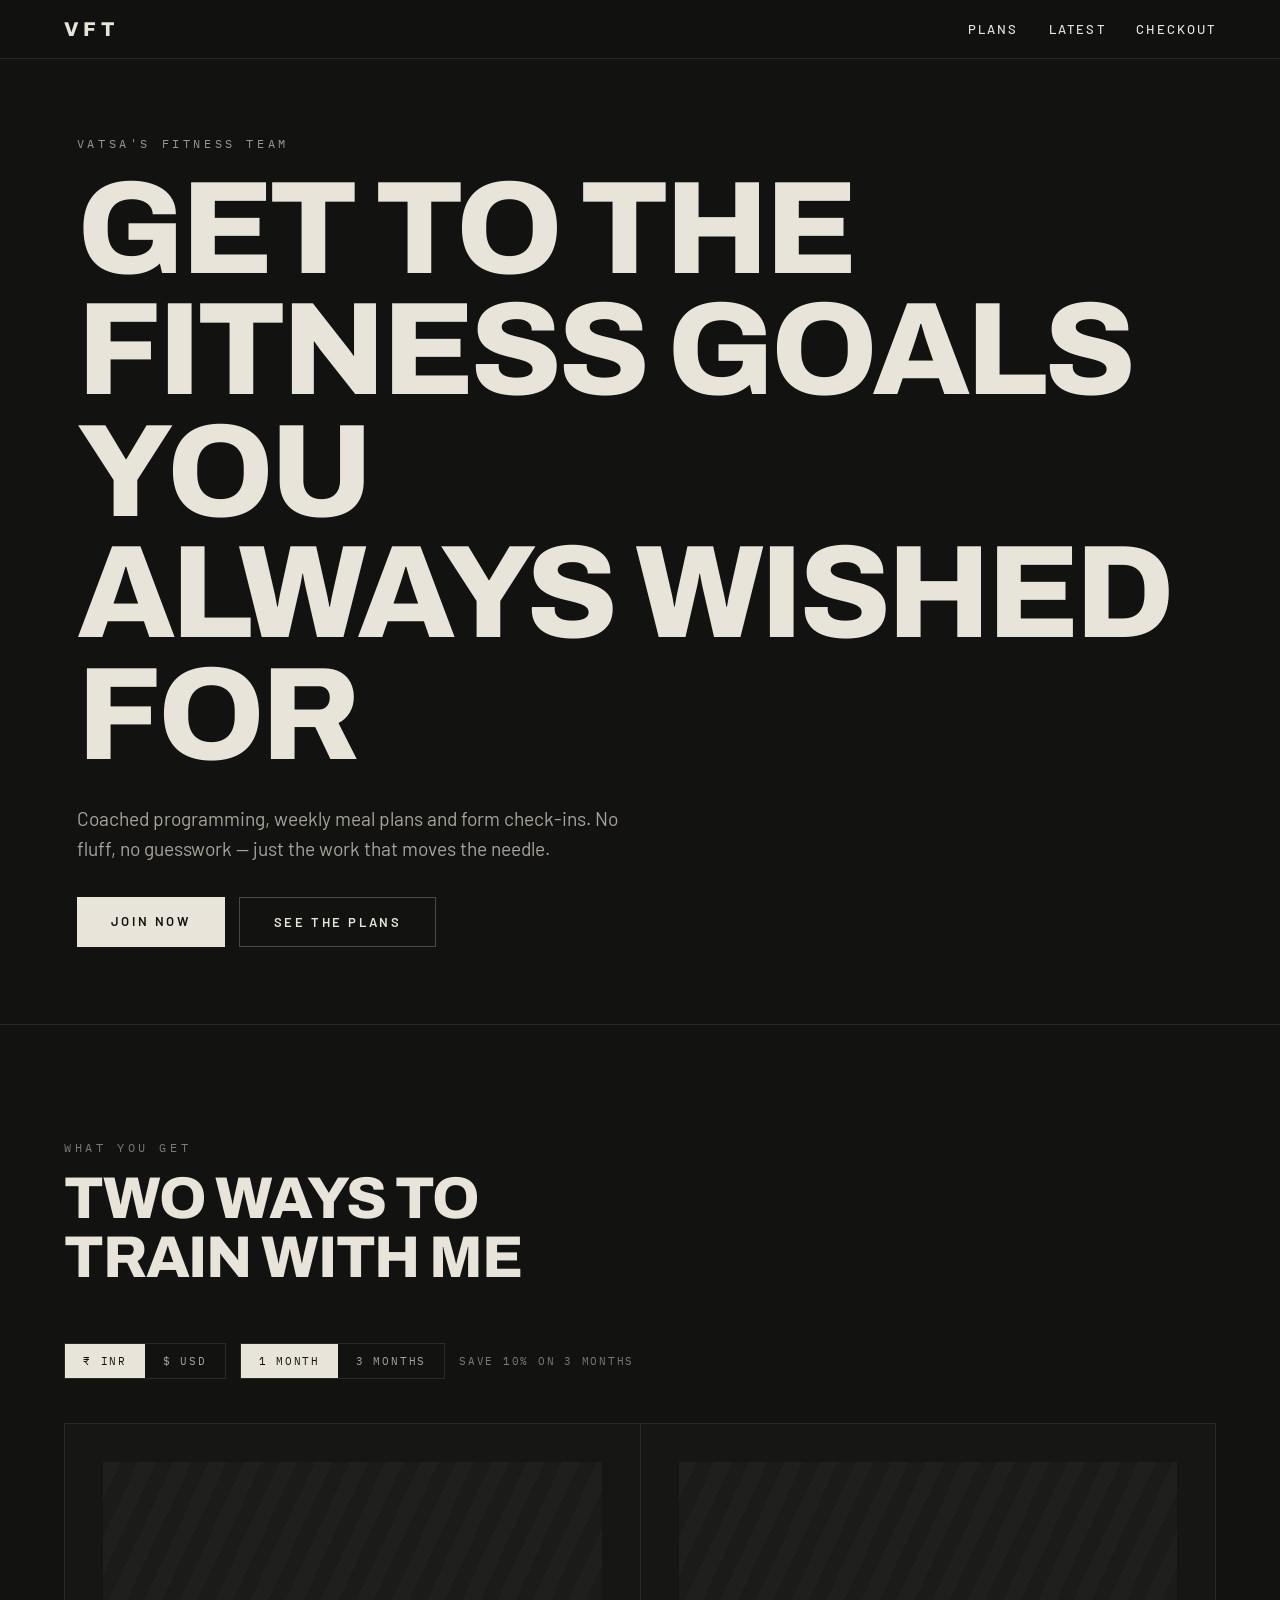
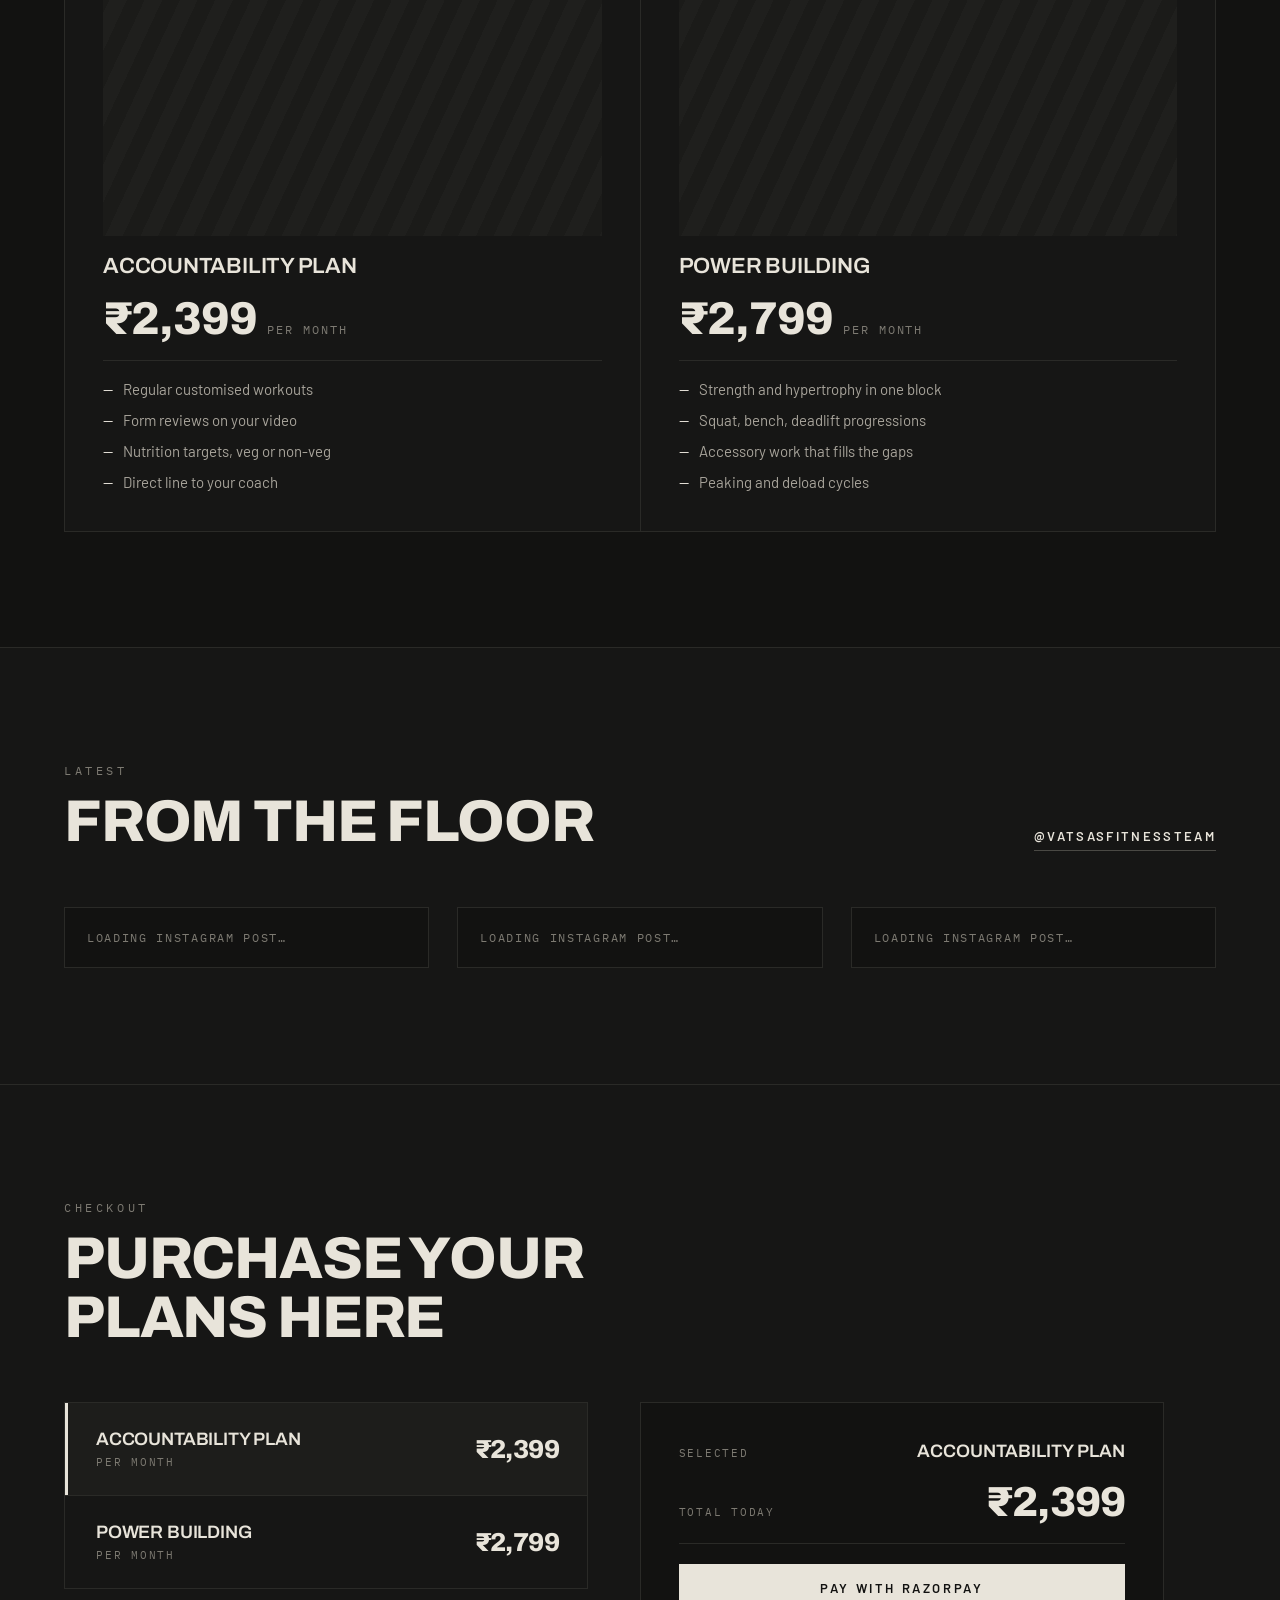
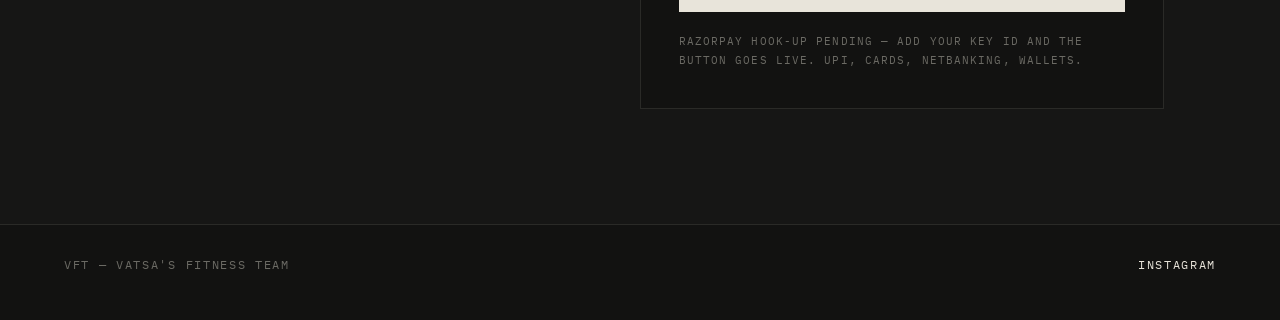
==== index.html @ 65ede6a1 "Add VFT static landing page site and GitHub Pages custom domain Built from the Claude design mockup " ====
<!DOCTYPE html>
<html lang="en">
<head>
<meta charset="utf-8">
<meta name="viewport" content="width=device-width, initial-scale=1">
<title>VFT — Vatsa's Fitness Team</title>
<meta name="description" content="Coached programming, weekly meal plans and form check-ins from Vatsa's Fitness Team.">
<link rel="preconnect" href="https://fonts.googleapis.com">
<link rel="preconnect" href="https://fonts.gstatic.com" crossorigin>
<link href="https://fonts.googleapis.com/css2?family=Archivo:wght@600;800&family=Barlow:wght@400;500;600&family=IBM+Plex+Mono:wght@400&display=swap" rel="stylesheet">
<link rel="stylesheet" href="css/styles.css">
</head>
<body>

<header class="site-header">
  <a href="#top" class="wordmark">VFT</a>
  <nav class="nav">
    <a href="#plans">Plans</a>
    <a href="#latest">Latest</a>
    <a href="#checkout">Checkout</a>
  </nav>
</header>

<section id="top" class="hero">
  <video class="hero-video" src="assets/videos/hero.mp4" autoplay muted loop playsinline></video>
  <div class="hero-scrim"></div>
  <div class="hero-content">
    <p class="eyebrow">Vatsa's Fitness Team</p>
    <h1 class="hero-title">Get to the<br>fitness goals you<br>always wished for</h1>
    <p class="hero-copy">Coached programming, weekly meal plans and form check-ins. No fluff, no guesswork — just the work that moves the needle.</p>
    <div class="hero-ctas">
      <a href="#checkout" class="btn btn-solid">Join now</a>
      <a href="#plans" class="btn btn-outline">See the plans</a>
    </div>
  </div>
</section>

<section id="plans" class="section">
  <p class="eyebrow eyebrow--muted">What you get</p>
  <h2 class="section-title section-title--narrow">Two ways to train with me</h2>

  <div class="controls-row">
    <div class="segmented" id="currency-toggle">
      <button type="button" data-currency="INR">₹ INR</button>
      <button type="button" data-currency="USD">$ USD</button>
    </div>
    <div class="segmented" id="term-toggle">
      <button type="button" data-term="1">1 month</button>
      <button type="button" data-term="3">3 months</button>
    </div>
    <span class="save-note">Save 10% on 3 months</span>
  </div>

  <div class="plans-grid" id="plans-grid"></div>
</section>

<section id="latest" class="section section--panel">
  <div class="section-head">
    <div>
      <p class="eyebrow eyebrow--muted">Latest</p>
      <h2 class="section-title">From the floor</h2>
    </div>
    <a href="https://www.instagram.com/vatsasfitnessteam/" target="_blank" rel="noopener" class="text-link">@vatsasfitnessteam</a>
  </div>

  <div class="latest-grid" id="latest-grid">
    <div class="latest-card">
      <blockquote class="instagram-media" data-instgrm-permalink="https://www.instagram.com/p/DHVkRFPxem_/" data-instgrm-version="14">
        <a href="https://www.instagram.com/p/DHVkRFPxem_/" target="_blank" rel="noopener" class="ig-fallback">LOADING INSTAGRAM POST…</a>
      </blockquote>
    </div>
    <div class="latest-card">
      <blockquote class="instagram-media" data-instgrm-permalink="https://www.instagram.com/p/DRxWOi2D2RE/" data-instgrm-version="14">
        <a href="https://www.instagram.com/p/DRxWOi2D2RE/" target="_blank" rel="noopener" class="ig-fallback">LOADING INSTAGRAM POST…</a>
      </blockquote>
    </div>
    <div class="latest-card">
      <blockquote class="instagram-media" data-instgrm-permalink="https://www.instagram.com/p/DB2Jp-ZO0Qi/" data-instgrm-version="14">
        <a href="https://www.instagram.com/p/DB2Jp-ZO0Qi/" target="_blank" rel="noopener" class="ig-fallback">LOADING INSTAGRAM POST…</a>
      </blockquote>
    </div>
  </div>
</section>

<section id="checkout" class="section section--panel">
  <p class="eyebrow eyebrow--muted">Checkout</p>
  <h2 class="section-title section-title--narrow">Purchase your plans here</h2>

  <div class="checkout-grid">
    <div class="checkout-plans" id="checkout-plans"></div>

    <div class="checkout-summary">
      <div class="summary-row">
        <span class="label">Selected</span>
        <span class="value" id="summary-title"></span>
      </div>
      <div class="summary-row summary-row--total">
        <span class="label">Total today</span>
        <span class="value value--big" id="summary-price"></span>
      </div>
      <button type="button" class="btn btn-solid btn-pay" id="pay-btn">Pay with Razorpay</button>
      <p class="fine-print">Razorpay hook-up pending — add your key id and the button goes live. UPI, cards, netbanking, wallets.</p>
    </div>
  </div>
</section>

<footer class="site-footer">
  <span>VFT — Vatsa's Fitness Team</span>
  <a href="https://www.instagram.com/vatsasfitnessteam/" target="_blank" rel="noopener">Instagram</a>
</footer>

<script async src="https://www.instagram.com/embed.js"></script>
<script async src="https://checkout.razorpay.com/v1/checkout.js"></script>
<script src="js/main.js"></script>
</body>
</html>
---- css/styles.css ----
:root {
  --bg: #121211;
  --bg-panel: #161615;
  --fg: #E8E4DA;
  --fg-strong: #ffffff;
  --muted: #a8a49b;
  --muted-2: #7d7a72;
  --muted-3: #9a968c;
  --muted-4: #6b6a64;
  --border: #2a2a27;
  --border-strong: #4a4944;
  --font-display: "Archivo", sans-serif;
  --font-body: "Barlow", sans-serif;
  --font-mono: "IBM Plex Mono", monospace;
}

* { box-sizing: border-box; }

html { scroll-behavior: smooth; }

body {
  margin: 0;
  background: var(--bg);
  color: var(--fg);
  font-family: var(--font-body);
  min-height: 100vh;
  overflow-x: hidden;
}

a { color: var(--fg); text-decoration: none; }
a:hover { color: var(--fg-strong); }
::selection { background: var(--fg); color: var(--bg); }

@keyframes vftFade {
  from { opacity: 0; transform: translateY(14px); }
  to { opacity: 1; transform: none; }
}

/* Header */

.site-header {
  position: sticky;
  top: 0;
  z-index: 40;
  display: flex;
  align-items: center;
  justify-content: space-between;
  gap: 24px;
  padding: 18px clamp(20px, 5vw, 64px);
  background: rgba(18, 18, 17, .82);
  backdrop-filter: blur(10px);
  border-bottom: 1px solid var(--border);
}

.wordmark {
  font-family: var(--font-display);
  font-weight: 800;
  font-size: 20px;
  letter-spacing: .22em;
}

.nav {
  display: flex;
  gap: clamp(14px, 2.4vw, 32px);
  font-size: 13px;
  letter-spacing: .16em;
  text-transform: uppercase;
  font-weight: 500;
}

/* Buttons */

.btn {
  display: inline-block;
  padding: 16px 34px;
  font-weight: 600;
  font-size: 13px;
  letter-spacing: .2em;
  text-transform: uppercase;
  cursor: pointer;
  border: 0;
  font-family: inherit;
}

.btn-solid {
  background: var(--fg);
  color: var(--bg);
}
.btn-solid:hover { background: var(--fg-strong); color: var(--bg); }

.btn-outline {
  border: 1px solid var(--border-strong);
  color: var(--fg);
  background: transparent;
}
.btn-outline:hover { border-color: var(--fg); color: var(--fg); }

/* Hero */

.hero {
  position: relative;
  min-height: min(88vh, 820px);
  display: grid;
  align-items: end;
  padding: clamp(28px, 6vw, 80px);
  overflow: hidden;
}

.hero-video {
  position: absolute;
  inset: 0;
  width: 100%;
  height: 100%;
  object-fit: cover;
}

.hero-scrim {
  position: absolute;
  inset: 0;
  background: linear-gradient(180deg, rgba(18, 18, 17, .55) 0%, rgba(18, 18, 17, .15) 40%, rgba(18, 18, 17, .94) 100%);
}

.hero-content {
  position: relative;
  max-width: 1100px;
  animation: vftFade .7s ease both;
  display: flex;
  flex-direction: column;
  align-items: flex-start;
}

.eyebrow {
  font-family: var(--font-mono);
  font-size: 12px;
  letter-spacing: .3em;
  text-transform: uppercase;
  color: var(--muted-3);
  margin: 0 0 18px;
}

.eyebrow--muted { color: var(--muted-2); margin: 0 0 14px; }

.hero-title {
  font-family: var(--font-display);
  font-weight: 800;
  font-size: clamp(34px, 10.5vw, 132px);
  line-height: .92;
  letter-spacing: -.03em;
  text-transform: uppercase;
  margin: 0;
  text-wrap: balance;
  overflow-wrap: break-word;
}

.hero-copy {
  max-width: 52ch;
  font-size: clamp(16px, 1.5vw, 20px);
  line-height: 1.55;
  color: var(--muted);
  margin: 28px 0 34px;
}

.hero-ctas {
  display: flex;
  flex-wrap: wrap;
  gap: 14px;
}

/* Sections */

.section {
  padding: clamp(56px, 9vw, 120px) clamp(20px, 5vw, 64px);
  border-top: 1px solid var(--border);
}

.section--panel { background: var(--bg-panel); }

.section-title {
  font-family: var(--font-display);
  font-weight: 800;
  font-size: clamp(30px, 4.6vw, 60px);
  line-height: 1;
  letter-spacing: -.02em;
  text-transform: uppercase;
  margin: 0 0 clamp(32px, 5vw, 56px);
}

.section-title--narrow { max-width: 16ch; }

.section-head {
  display: flex;
  flex-wrap: wrap;
  align-items: flex-end;
  justify-content: space-between;
  gap: 20px;
  margin-bottom: clamp(32px, 5vw, 56px);
}

.section-head .section-title { margin: 0; }

.text-link {
  font-size: 13px;
  letter-spacing: .18em;
  text-transform: uppercase;
  font-weight: 600;
  border-bottom: 1px solid var(--border-strong);
  padding-bottom: 6px;
}

/* Controls */

.controls-row {
  display: flex;
  flex-wrap: wrap;
  gap: 14px;
  align-items: center;
  margin: 0 0 clamp(28px, 4vw, 44px);
}

.segmented {
  display: flex;
  border: 1px solid var(--border);
}

.segmented button {
  background: transparent;
  color: var(--muted);
  border: 0;
  padding: 10px 18px;
  cursor: pointer;
  font-family: var(--font-mono);
  font-size: 11px;
  letter-spacing: .16em;
  text-transform: uppercase;
}

.segmented button.is-active {
  background: var(--fg);
  color: var(--bg);
}

.save-note {
  font-family: var(--font-mono);
  font-size: 11px;
  letter-spacing: .16em;
  text-transform: uppercase;
  color: var(--muted-2);
}

/* Plans grid */

.plans-grid {
  display: grid;
  grid-template-columns: repeat(auto-fit, minmax(min(100%, 340px), 1fr));
  gap: 1px;
  background: var(--border);
  border: 1px solid var(--border);
}

.plan-card {
  background: var(--bg-panel);
  padding: clamp(24px, 3vw, 38px);
  display: flex;
  flex-direction: column;
  gap: 18px;
}

.plan-media {
  aspect-ratio: 4 / 3;
  background: repeating-linear-gradient(115deg, #1f1f1d 0 16px, #1b1b19 16px 32px);
  display: grid;
  place-items: center;
  overflow: hidden;
  position: relative;
}

.plan-media video {
  position: absolute;
  inset: 0;
  width: 100%;
  height: 100%;
  object-fit: cover;
}

.plan-title {
  font-family: var(--font-display);
  font-weight: 600;
  font-size: 22px;
  letter-spacing: -.01em;
  text-transform: uppercase;
  margin: 0;
}

.plan-price-row {
  display: flex;
  align-items: baseline;
  gap: 10px;
  padding-bottom: 18px;
  border-bottom: 1px solid var(--border);
}

.plan-price {
  font-family: var(--font-display);
  font-weight: 800;
  font-size: clamp(34px, 4vw, 46px);
  line-height: 1;
  letter-spacing: -.02em;
}

.plan-per {
  font-family: var(--font-mono);
  font-size: 12px;
  letter-spacing: .16em;
  text-transform: uppercase;
  color: var(--muted-2);
}

.plan-features {
  list-style: none;
  margin: 0;
  padding: 0;
  display: flex;
  flex-direction: column;
  gap: 10px;
  color: var(--muted);
  font-size: 15px;
  line-height: 1.4;
}

.plan-features li {
  display: flex;
  gap: 10px;
}

.plan-features li::before {
  content: "—";
  color: var(--fg);
}

/* Latest / Instagram */

.latest-grid {
  display: grid;
  grid-template-columns: repeat(auto-fit, minmax(min(100%, 300px), 1fr));
  gap: clamp(16px, 2.5vw, 28px);
  align-items: start;
}

.latest-card {
  background: var(--bg);
  border: 1px solid var(--border);
  overflow: hidden;
}

.latest-card .instagram-media {
  margin: 0;
  width: 100%;
  min-width: 0;
  background: var(--bg);
  border: 0;
}

.ig-fallback {
  display: block;
  padding: 22px;
  font-family: var(--font-mono);
  font-size: 12px;
  letter-spacing: .14em;
  color: var(--muted-2);
}

/* Checkout */

.checkout-grid {
  display: grid;
  grid-template-columns: repeat(auto-fit, minmax(min(100%, 300px), 1fr));
  gap: clamp(24px, 4vw, 56px);
  align-items: start;
  max-width: 1100px;
}

.checkout-plans {
  display: flex;
  flex-direction: column;
  gap: 1px;
  background: var(--border);
  border: 1px solid var(--border);
}

.checkout-plan-row {
  display: flex;
  align-items: center;
  justify-content: space-between;
  gap: 20px;
  background: var(--bg-panel);
  border: 0;
  border-left: 3px solid transparent;
  color: var(--fg);
  padding: 26px 28px;
  cursor: pointer;
  font-family: var(--font-body);
  text-align: left;
  width: 100%;
}

.checkout-plan-row:hover { background: #1d1d1b; }

.checkout-plan-row.is-selected {
  background: #1d1d1b;
  border-left-color: var(--fg);
}

.checkout-plan-row .row-meta {
  display: flex;
  flex-direction: column;
  gap: 6px;
  text-align: left;
}

.checkout-plan-row .row-title {
  font-family: var(--font-display);
  font-weight: 600;
  font-size: 18px;
  text-transform: uppercase;
  letter-spacing: -.01em;
}

.checkout-plan-row .row-per {
  font-family: var(--font-mono);
  font-size: 11px;
  letter-spacing: .16em;
  text-transform: uppercase;
  color: var(--muted-2);
}

.checkout-plan-row .row-price {
  font-family: var(--font-display);
  font-weight: 800;
  font-size: 26px;
  letter-spacing: -.02em;
}

.checkout-summary {
  background: var(--bg);
  border: 1px solid var(--border);
  padding: clamp(24px, 3vw, 38px);
  display: flex;
  flex-direction: column;
  gap: 20px;
}

.summary-row {
  display: flex;
  justify-content: space-between;
  align-items: baseline;
  gap: 16px;
}

.summary-row--total {
  padding-bottom: 20px;
  border-bottom: 1px solid var(--border);
}

.summary-row .label {
  font-family: var(--font-mono);
  font-size: 11px;
  letter-spacing: .16em;
  text-transform: uppercase;
  color: var(--muted-2);
}

.summary-row .value {
  font-family: var(--font-display);
  font-weight: 600;
  font-size: 18px;
  text-transform: uppercase;
}

.summary-row .value--big {
  font-weight: 800;
  font-size: clamp(30px, 3.6vw, 42px);
  line-height: 1;
  letter-spacing: -.02em;
}

.btn-pay { width: 100%; }

.fine-print {
  font-family: var(--font-mono);
  font-size: 11px;
  line-height: 1.7;
  letter-spacing: .1em;
  text-transform: uppercase;
  color: var(--muted-4);
  margin: 0;
}

/* Footer */

.site-footer {
  padding: 32px clamp(20px, 5vw, 64px) 48px;
  border-top: 1px solid var(--border);
  display: flex;
  flex-wrap: wrap;
  gap: 18px;
  justify-content: space-between;
  font-family: var(--font-mono);
  font-size: 12px;
  letter-spacing: .14em;
  color: var(--muted-4);
  text-transform: uppercase;
}
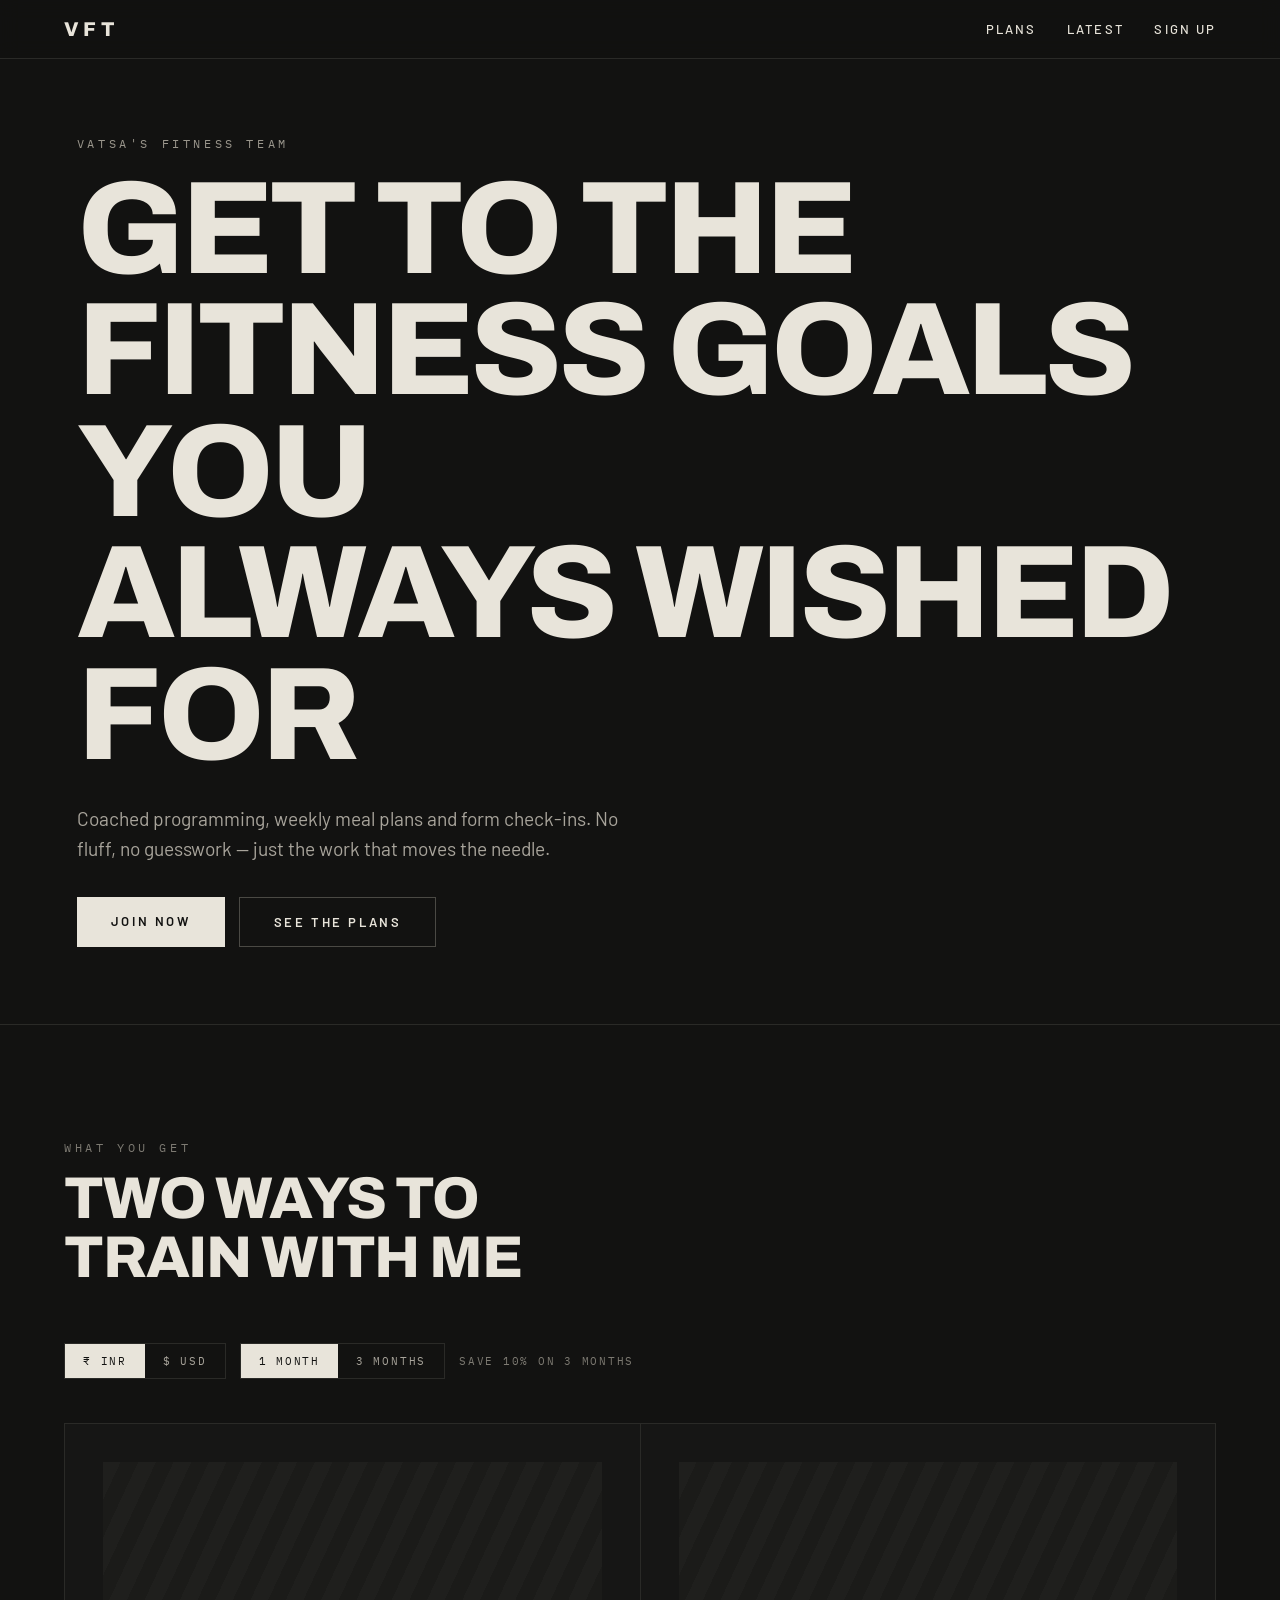
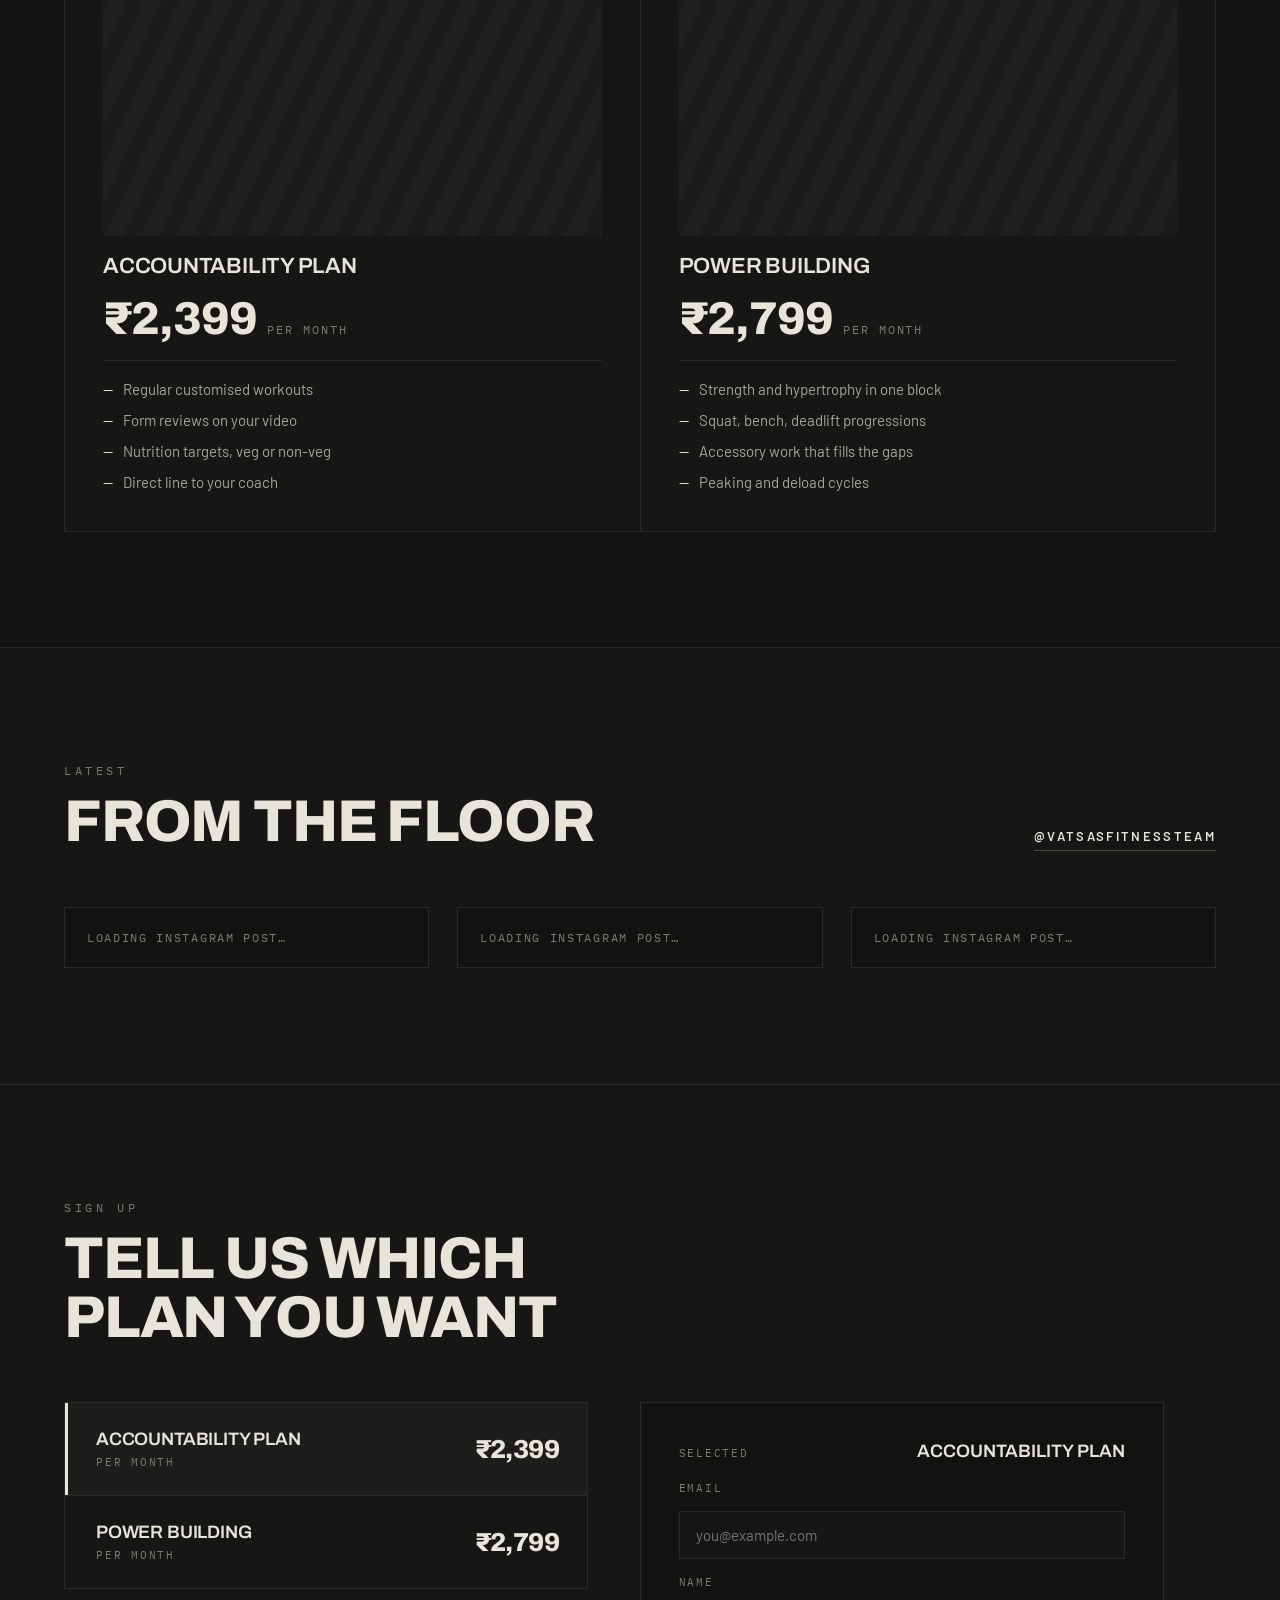
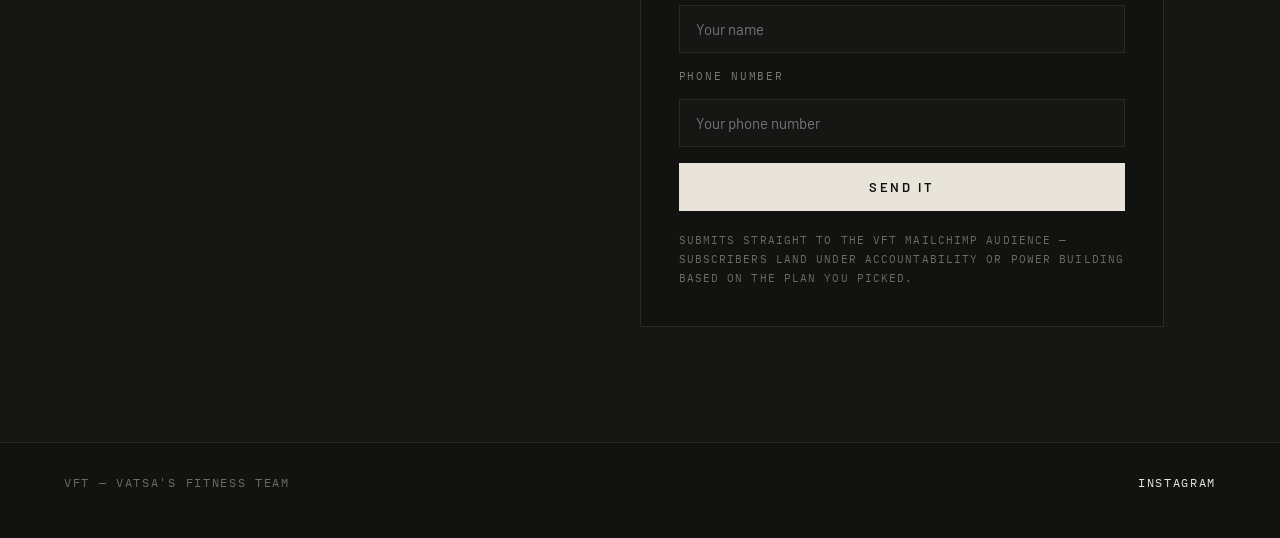
==== commit 828417ab: "Replace Razorpay checkout with Mailchimp email signup Drop the never-wired-up Razorpay payment flow " ====
--- a/index.html
+++ b/index.html
@@ -17,7 +17,7 @@
   <nav class="nav">
     <a href="#plans">Plans</a>
     <a href="#latest">Latest</a>
-    <a href="#checkout">Checkout</a>
+    <a href="#checkout">Sign up</a>
   </nav>
 </header>
 
@@ -83,8 +83,8 @@
 </section>
 
 <section id="checkout" class="section section--panel">
-  <p class="eyebrow eyebrow--muted">Checkout</p>
-  <h2 class="section-title section-title--narrow">Purchase your plans here</h2>
+  <p class="eyebrow eyebrow--muted">Sign up</p>
+  <h2 class="section-title section-title--narrow">Tell us which plan you want</h2>
 
   <div class="checkout-grid">
     <div class="checkout-plans" id="checkout-plans"></div>
@@ -94,12 +94,39 @@
         <span class="label">Selected</span>
         <span class="value" id="summary-title"></span>
       </div>
-      <div class="summary-row summary-row--total">
-        <span class="label">Total today</span>
-        <span class="value value--big" id="summary-price"></span>
-      </div>
-      <button type="button" class="btn btn-solid btn-pay" id="pay-btn">Pay with Razorpay</button>
-      <p class="fine-print">Razorpay hook-up pending — add your key id and the button goes live. UPI, cards, netbanking, wallets.</p>
+
+      <form
+        action="https://gmail.us2.list-manage.com/subscribe/post?u=199e3a35a019f03ada8e5692e&amp;id=7fbc777e76&amp;f_id=007cfbe3f0"
+        method="post"
+        id="mc-embedded-subscribe-form"
+        name="mc-embedded-subscribe-form"
+        class="mc-form validate"
+        target="_blank"
+        novalidate
+      >
+        <label class="mc-field-label" for="mce-EMAIL">Email</label>
+        <input type="email" name="EMAIL" id="mce-EMAIL" class="mc-input" placeholder="you@example.com" required>
+
+        <label class="mc-field-label" for="mce-FNAME">Name</label>
+        <input type="text" name="FNAME" id="mce-FNAME" class="mc-input" placeholder="Your name">
+
+        <label class="mc-field-label" for="mce-PHONE">Phone number</label>
+        <input type="tel" name="PHONE" id="mce-PHONE" class="mc-input" placeholder="Your phone number">
+
+        <!-- Plan choice, driven automatically by the plan row clicked on the left. -->
+        <select name="MMERGE2" id="mc-plan-select" class="mc-visually-hidden" aria-hidden="true" tabindex="-1">
+          <option value="Accountability">Accountability</option>
+          <option value="Power Building">Power Building</option>
+        </select>
+
+        <!-- Mailchimp bot-protection honeypot; keep this field, do not remove. -->
+        <div class="mc-visually-hidden" aria-hidden="true">
+          <input type="text" name="b_199e3a35a019f03ada8e5692e_7fbc777e76" tabindex="-1" value="">
+        </div>
+
+        <button type="submit" class="btn btn-solid btn-pay" id="mc-submit-btn" name="subscribe">Send it</button>
+      </form>
+      <p class="fine-print">Submits straight to the VFT Mailchimp audience — subscribers land under Accountability or Power Building based on the plan you picked.</p>
     </div>
   </div>
 </section>
@@ -110,7 +137,6 @@
 </footer>
 
 <script async src="https://www.instagram.com/embed.js"></script>
-<script async src="https://checkout.razorpay.com/v1/checkout.js"></script>
 <script src="js/main.js"></script>
 </body>
 </html>
--- a/css/styles.css
+++ b/css/styles.css
@@ -483,6 +483,42 @@
   letter-spacing: -.02em;
 }
 
+.mc-form {
+  display: flex;
+  flex-direction: column;
+  gap: 16px;
+}
+
+.mc-field-label {
+  font-family: var(--font-mono);
+  font-size: 11px;
+  letter-spacing: .16em;
+  text-transform: uppercase;
+  color: var(--muted-2);
+}
+
+.mc-input {
+  background: var(--bg-panel);
+  border: 1px solid var(--border);
+  color: var(--fg);
+  padding: 14px 16px;
+  font-family: var(--font-body);
+  font-size: 15px;
+}
+
+.mc-input:focus {
+  outline: none;
+  border-color: var(--fg);
+}
+
+.mc-visually-hidden {
+  position: absolute;
+  left: -5000px;
+  width: 1px;
+  height: 1px;
+  overflow: hidden;
+}
+
 .btn-pay { width: 100%; }
 
 .fine-print {
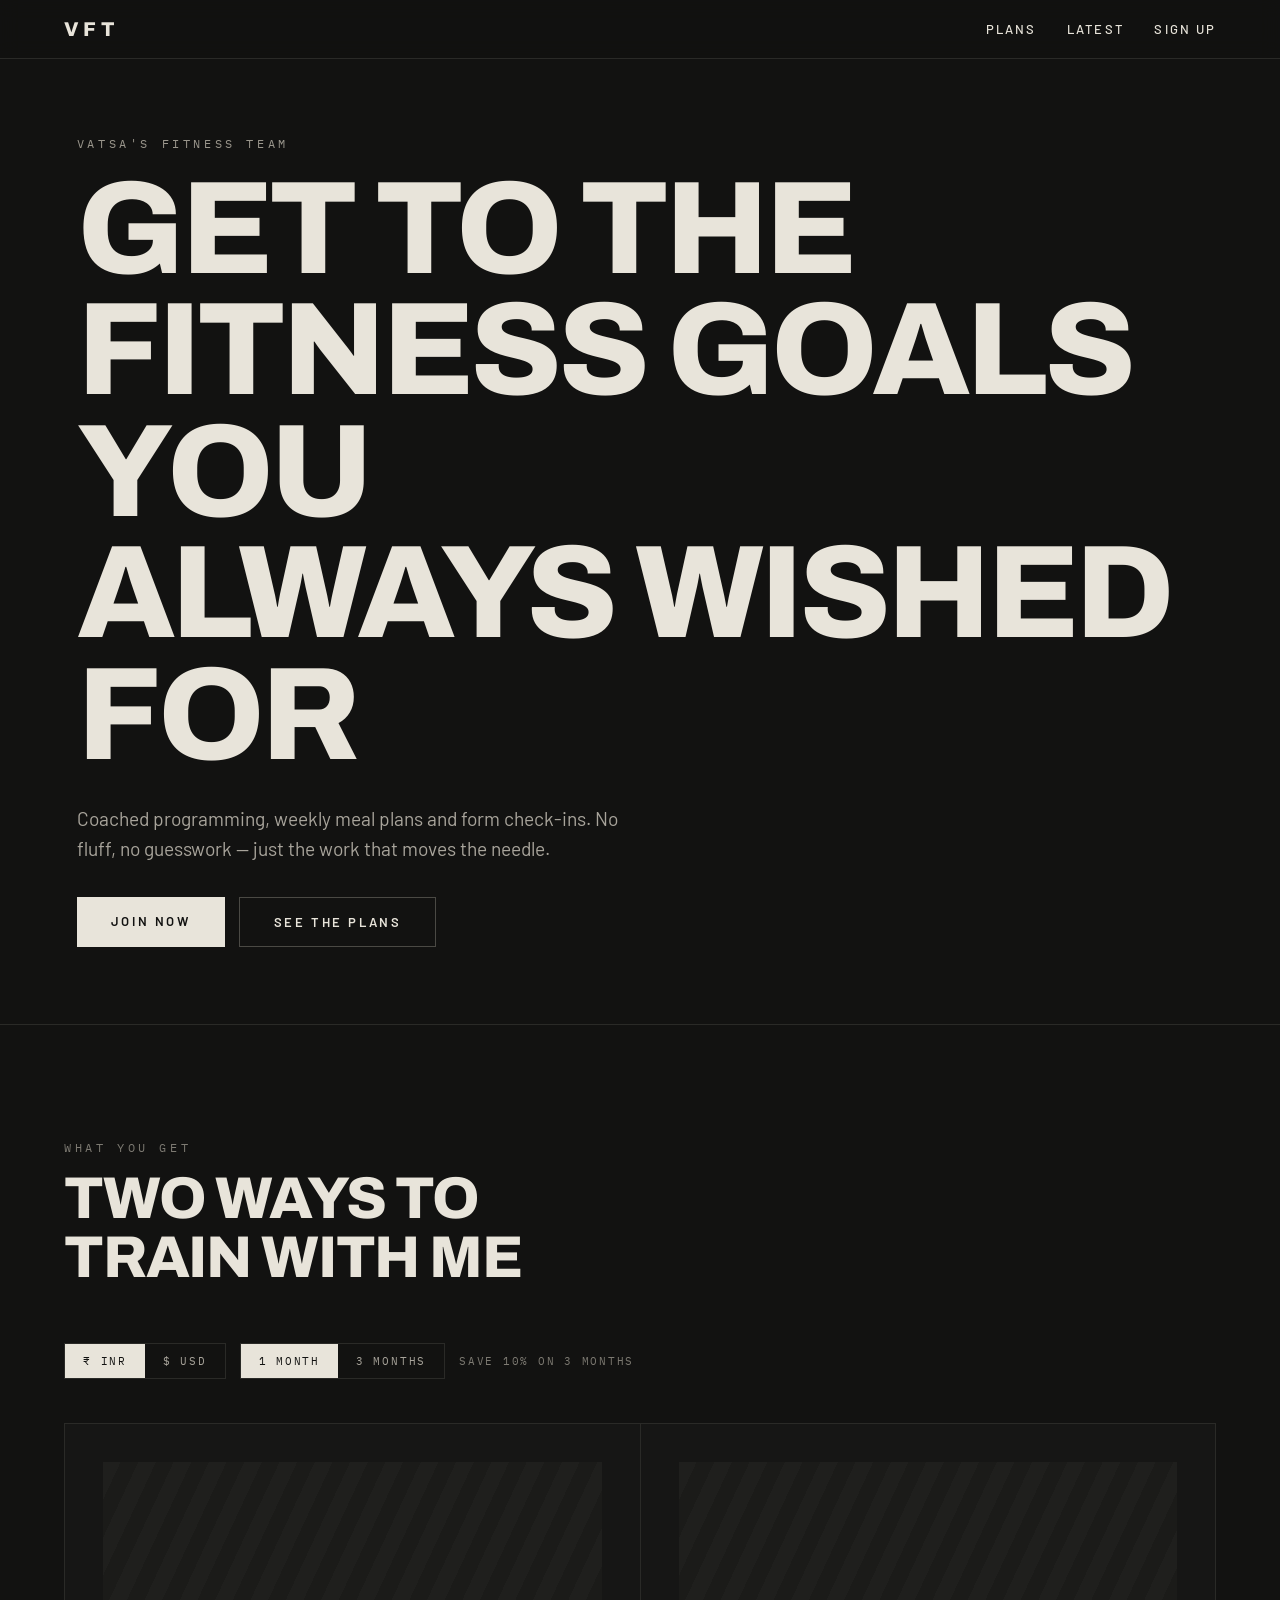
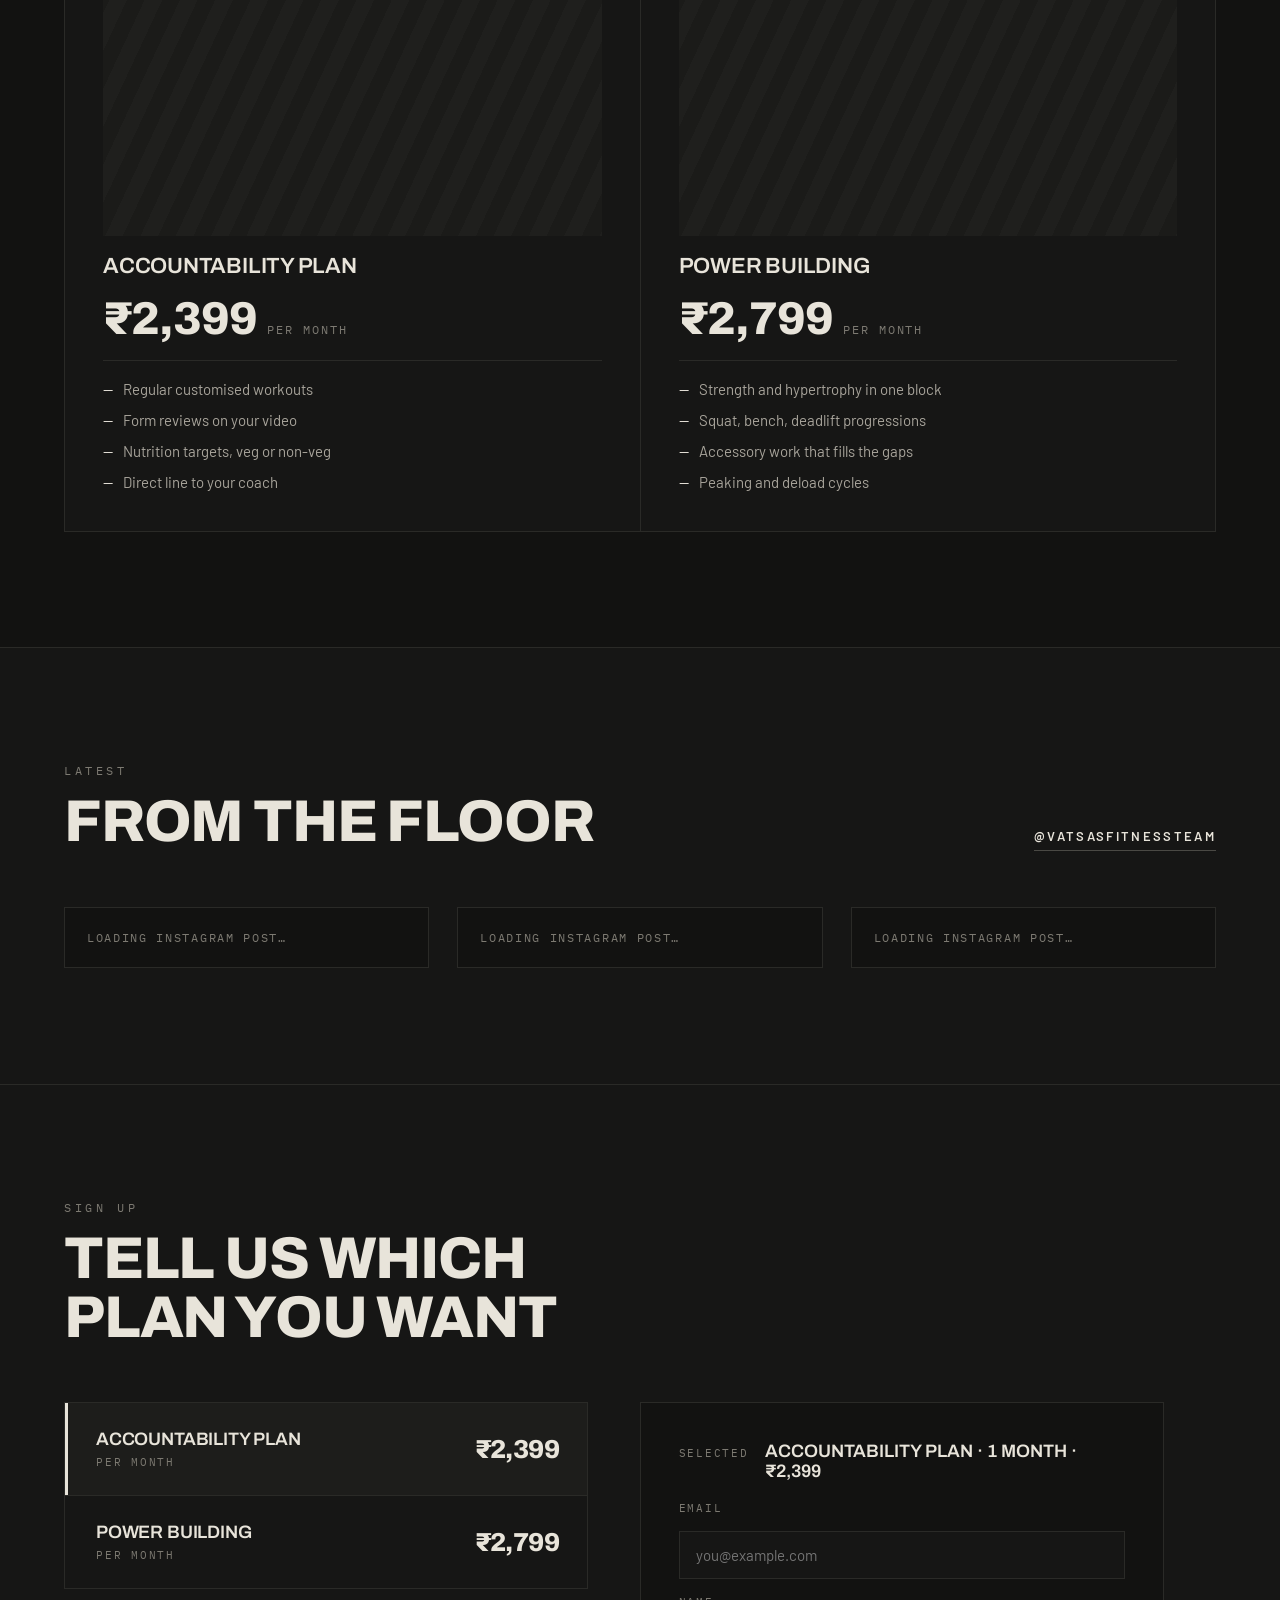
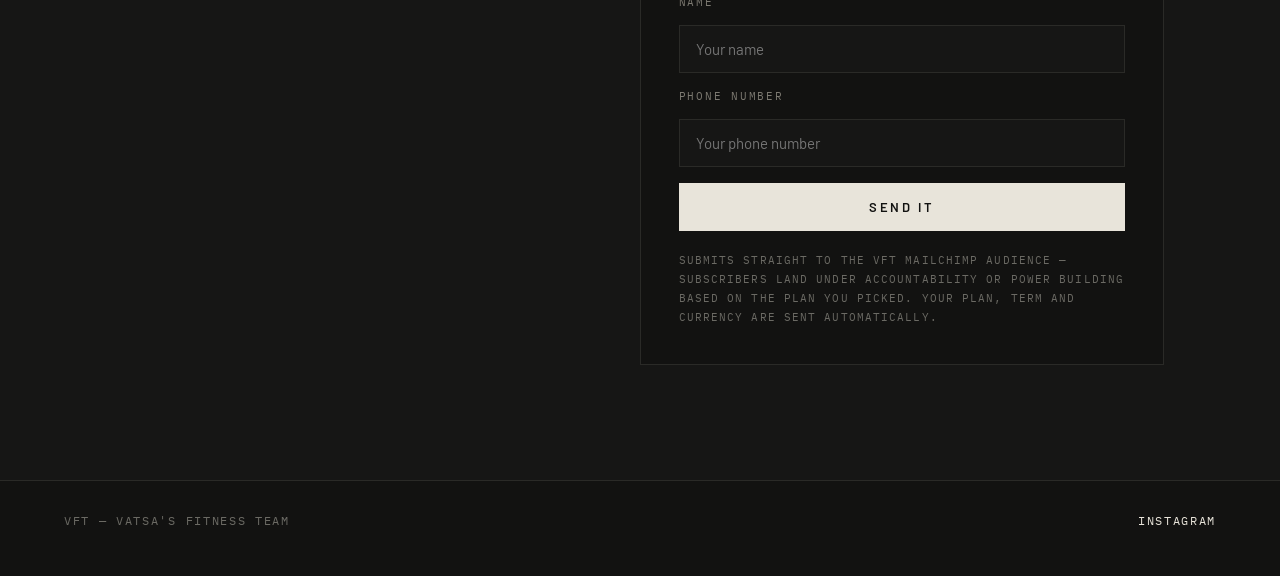
==== commit 7dd1d205: "Send plan term and currency to Mailchimp as hidden fields Co-Authored-By: Claude Sonnet 5 <noreply@a" ====
--- a/index.html
+++ b/index.html
@@ -119,6 +119,16 @@
           <option value="Power Building">Power Building</option>
         </select>
 
+        <!-- Term and currency, also driven automatically by the toggles above. -->
+        <select name="MMERGE3" id="mc-term-select" class="mc-visually-hidden" aria-hidden="true" tabindex="-1">
+          <option value="1 month">1 month</option>
+          <option value="3 months">3 months</option>
+        </select>
+        <select name="MMERGE5" id="mc-currency-select" class="mc-visually-hidden" aria-hidden="true" tabindex="-1">
+          <option value="INR">INR</option>
+          <option value="USD">USD</option>
+        </select>
+
         <!-- Mailchimp bot-protection honeypot; keep this field, do not remove. -->
         <div class="mc-visually-hidden" aria-hidden="true">
           <input type="text" name="b_199e3a35a019f03ada8e5692e_7fbc777e76" tabindex="-1" value="">
@@ -126,7 +136,7 @@
 
         <button type="submit" class="btn btn-solid btn-pay" id="mc-submit-btn" name="subscribe">Send it</button>
       </form>
-      <p class="fine-print">Submits straight to the VFT Mailchimp audience — subscribers land under Accountability or Power Building based on the plan you picked.</p>
+      <p class="fine-print">Submits straight to the VFT Mailchimp audience — subscribers land under Accountability or Power Building based on the plan you picked. Your plan, term and currency are sent automatically.</p>
     </div>
   </div>
 </section>
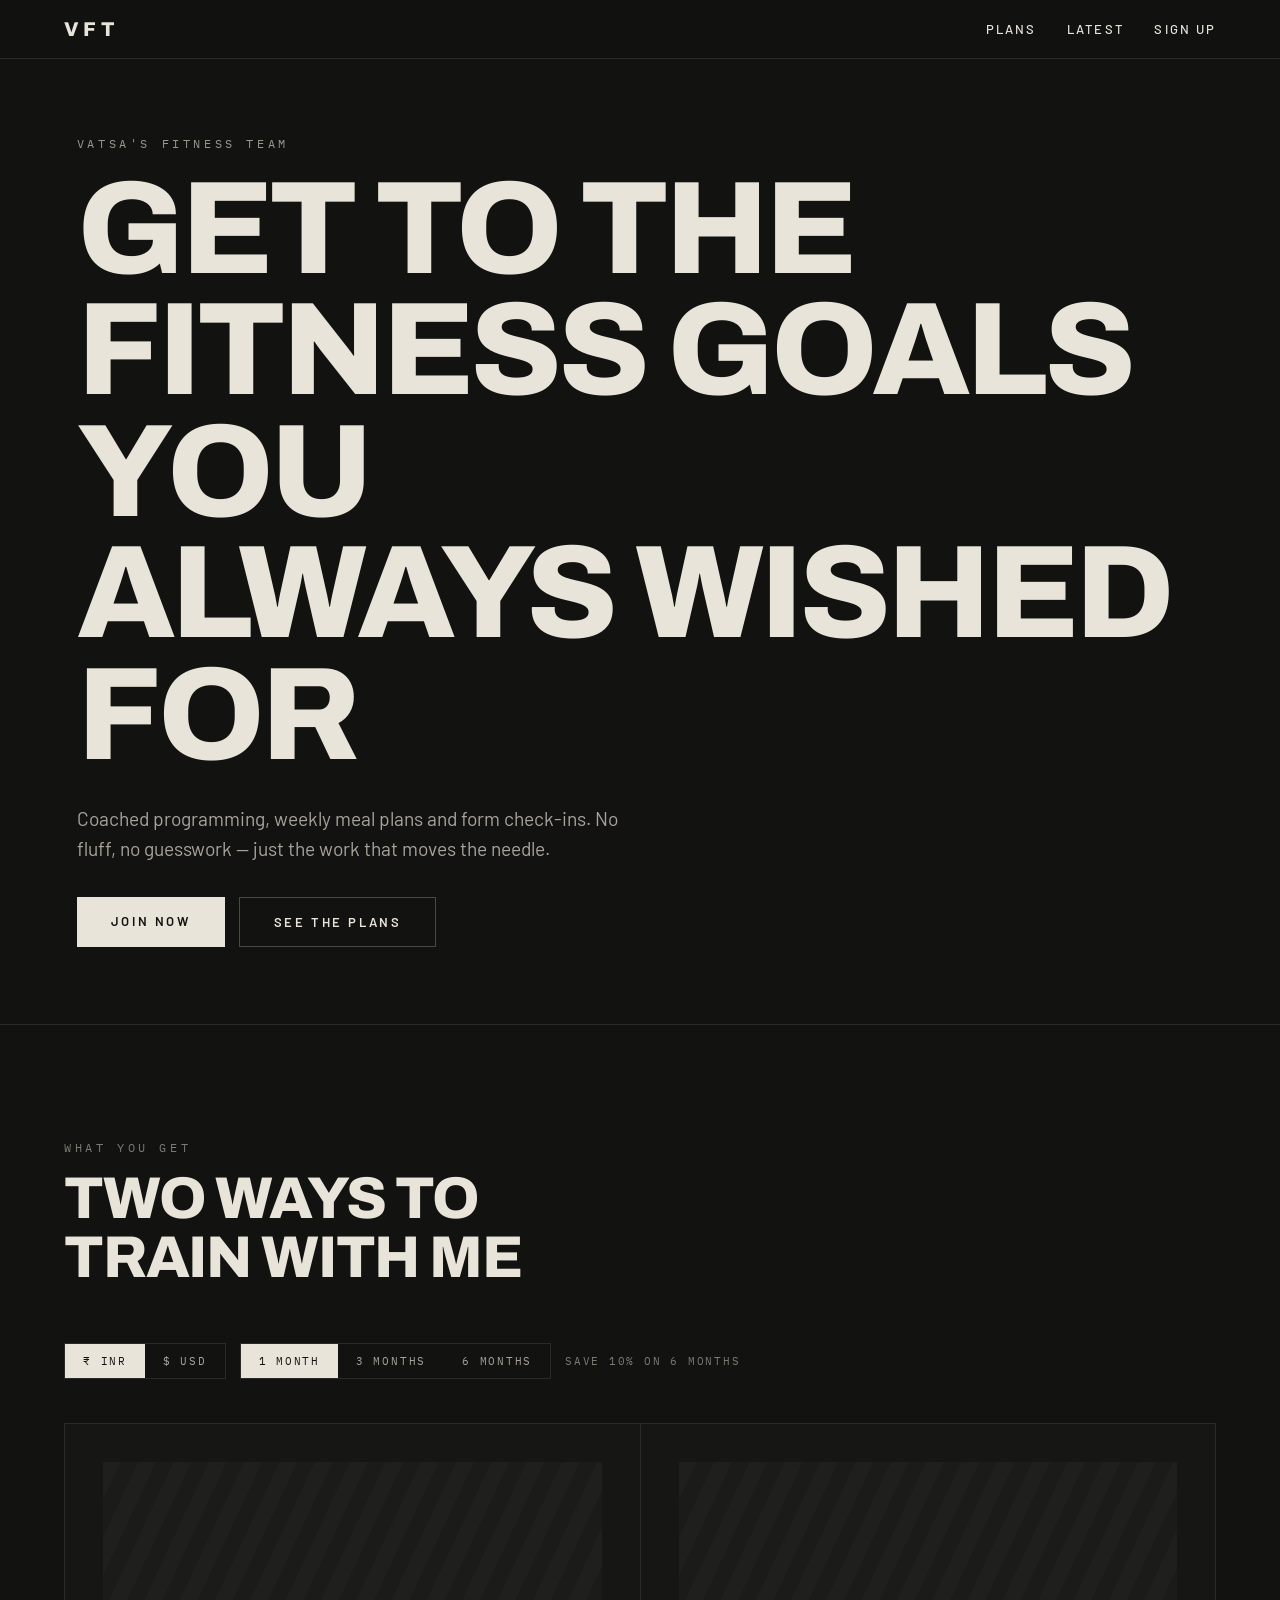
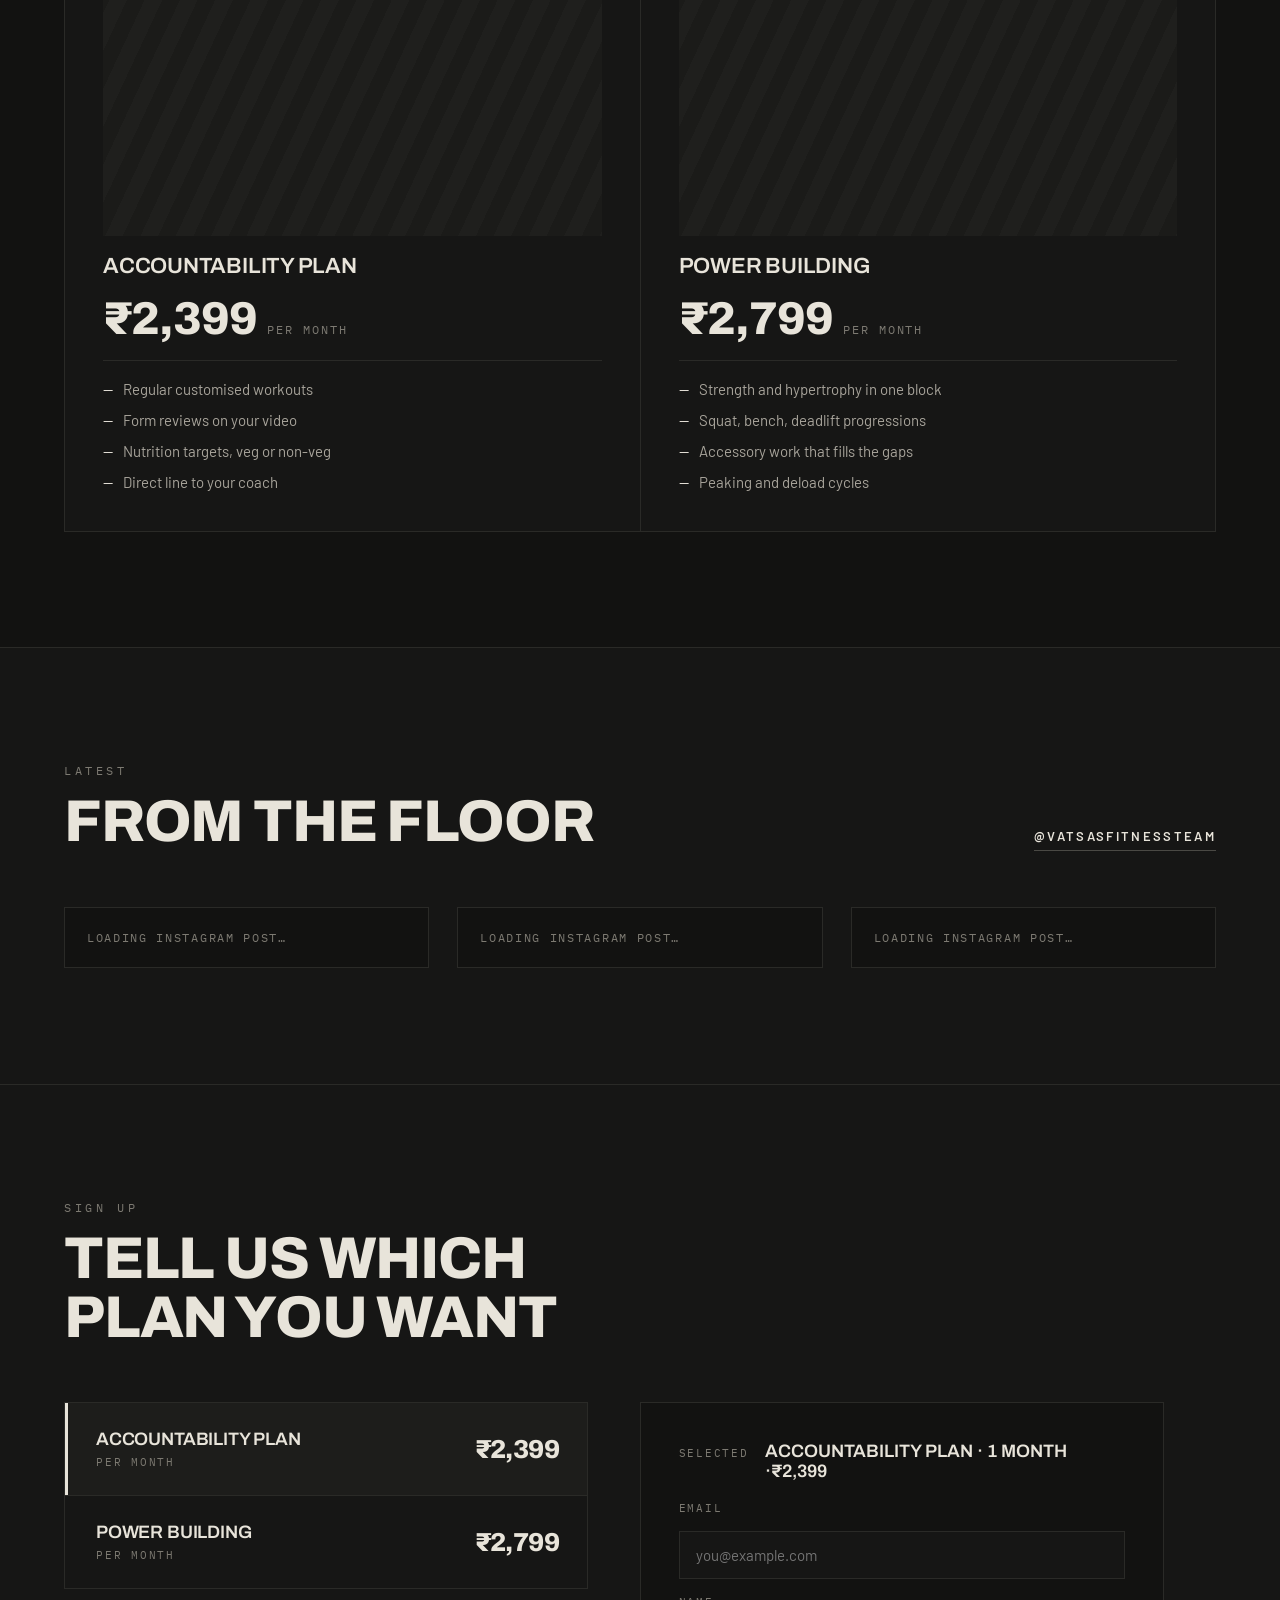
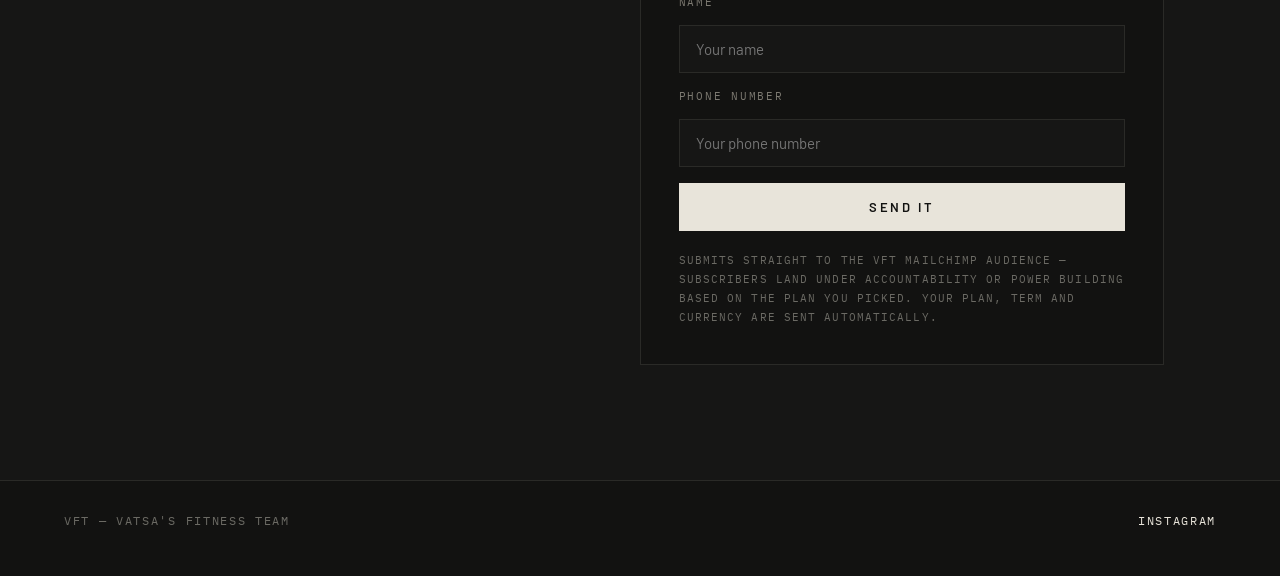
==== commit d65d800e: "Add 6-month plan with 10% off; make 3-month plan full price Co-Authored-By: Claude Sonnet 5.5 <norep" ====
--- a/index.html
+++ b/index.html
@@ -47,8 +47,9 @@
     <div class="segmented" id="term-toggle">
       <button type="button" data-term="1">1 month</button>
       <button type="button" data-term="3">3 months</button>
+      <button type="button" data-term="6">6 months</button>
     </div>
-    <span class="save-note">Save 10% on 3 months</span>
+    <span class="save-note">Save 10% on 6 months</span>
   </div>
 
   <div class="plans-grid" id="plans-grid"></div>
@@ -102,7 +103,6 @@
         name="mc-embedded-subscribe-form"
         class="mc-form validate"
         target="_blank"
-        novalidate
       >
         <label class="mc-field-label" for="mce-EMAIL">Email</label>
         <input type="email" name="EMAIL" id="mce-EMAIL" class="mc-input" placeholder="you@example.com" required>
@@ -111,7 +111,7 @@
         <input type="text" name="FNAME" id="mce-FNAME" class="mc-input" placeholder="Your name">
 
         <label class="mc-field-label" for="mce-PHONE">Phone number</label>
-        <input type="tel" name="PHONE" id="mce-PHONE" class="mc-input" placeholder="Your phone number">
+        <input type="tel" name="PHONE" id="mce-PHONE" class="mc-input" placeholder="Your phone number" required>
 
         <!-- Plan choice, driven automatically by the plan row clicked on the left. -->
         <select name="MMERGE2" id="mc-plan-select" class="mc-visually-hidden" aria-hidden="true" tabindex="-1">
@@ -121,8 +121,9 @@
 
         <!-- Term and currency, also driven automatically by the toggles above. -->
         <select name="MMERGE3" id="mc-term-select" class="mc-visually-hidden" aria-hidden="true" tabindex="-1">
-          <option value="1 month">1 month</option>
+          <option value="1 months">1 months</option>
           <option value="3 months">3 months</option>
+          <option value="6 months">6 months</option>
         </select>
         <select name="MMERGE5" id="mc-currency-select" class="mc-visually-hidden" aria-hidden="true" tabindex="-1">
           <option value="INR">INR</option>
